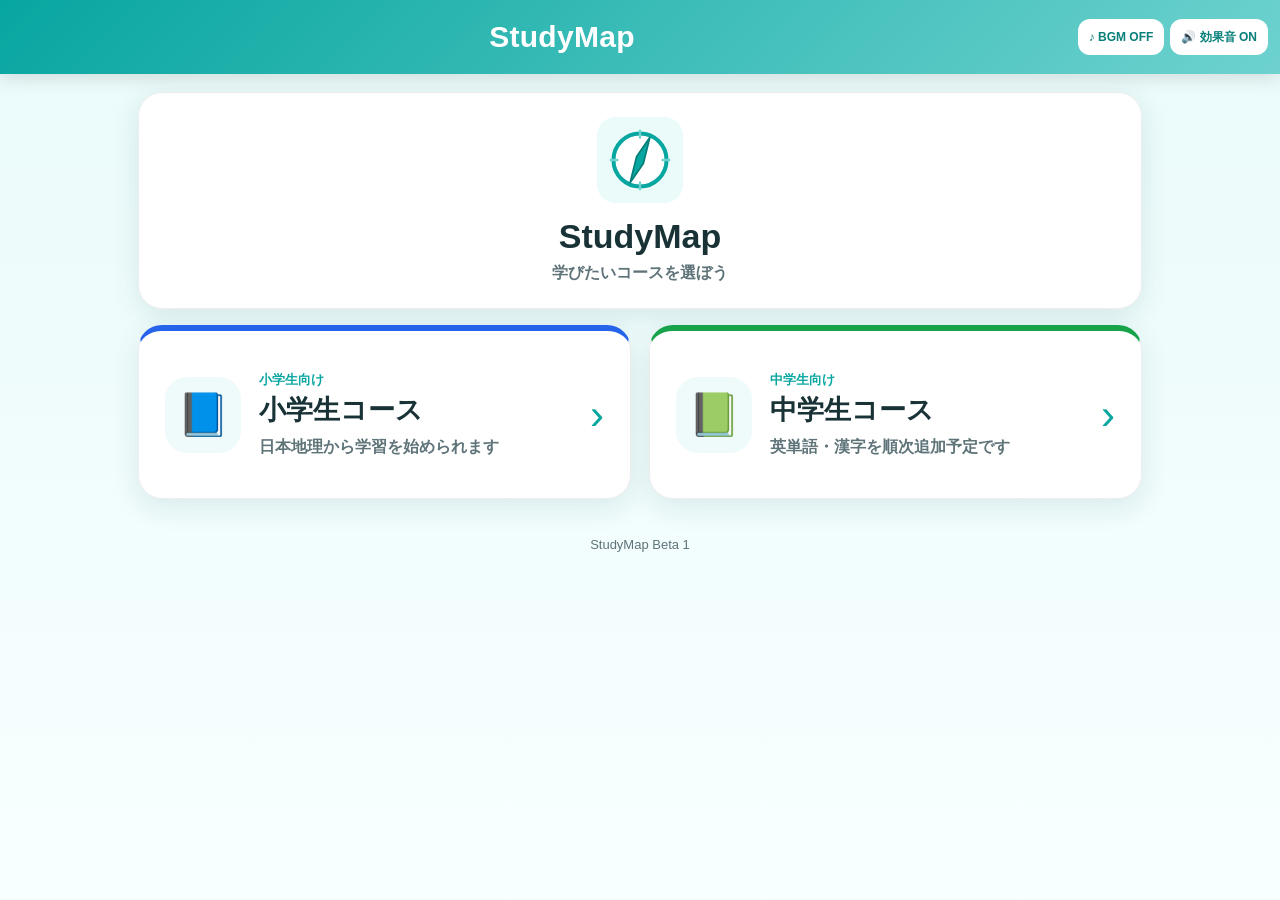
==== index.html @ 5226d3ec "Initial StudyMap Beta1" ====
<!doctype html>
<html lang="ja">
<head>
<meta charset="utf-8">
<meta name="viewport" content="width=device-width,initial-scale=1,viewport-fit=cover">
<meta name="theme-color" content="#08a6a0">
<meta name="apple-mobile-web-app-capable" content="yes">
<meta name="apple-mobile-web-app-status-bar-style" content="default">
<meta name="apple-mobile-web-app-title" content="StudyMap">
<meta name="studymap-root" content="">
<title>StudyMap</title>
<link rel="manifest" href="manifest.webmanifest">
<link rel="apple-touch-icon" href="assets/icon-192.png">
<link rel="stylesheet" href="core/studymap.css">
</head>
<body>
<header class="sm-header has-audio">
  <div class="sm-header-title">StudyMap</div>
  <div class="sm-audio-controls"><button class="sm-audio-btn" data-studymap-bgm>♪ BGM OFF</button><button class="sm-audio-btn" data-studymap-sfx>🔊 効果音 ON</button></div>
</header>
<main class="sm-shell">
  <section class="sm-card sm-hero">
    <img class="sm-logo" src="assets/studymap-logo.svg" alt="">
    <h1 class="sm-title">StudyMap</h1>
    <p class="sm-sub">学びたいコースを選ぼう</p>
  </section>
  <section class="course-grid" aria-label="コース一覧">
    <a class="sm-card course-card elementary" href="elementary/">
      <div class="course-icon" aria-hidden="true">📘</div>
      <div><p class="course-label">小学生向け</p><h2>小学生コース</h2><p>日本地理から学習を始められます</p></div>
      <span class="course-arrow" aria-hidden="true">›</span>
    </a>
    <a class="sm-card course-card junior" href="junior/">
      <div class="course-icon" aria-hidden="true">📗</div>
      <div><p class="course-label">中学生向け</p><h2>中学生コース</h2><p>英単語・漢字を順次追加予定です</p></div>
      <span class="course-arrow" aria-hidden="true">›</span>
    </a>
  </section>
</main>
<footer class="sm-footer">StudyMap Beta 1</footer>
<script src="core/pwa.js"></script><script src="core/bgm.js"></script><script src="core/sfx.js"></script>
</body>
</html>
---- core/studymap.css ----
:root{
  --sm-main:#08a6a0;
  --sm-main-2:#6ed2cf;
  --sm-bg:#eefafa;
  --sm-card:#ffffff;
  --sm-text:#183236;
  --sm-muted:#5f7479;
  --sm-border:rgba(0,0,0,.07);
  --sm-shadow:0 8px 28px rgba(0,80,80,.11);
  --sm-radius:24px;
  --sm-radius-btn:15px;
}
*{box-sizing:border-box}
html{-webkit-text-size-adjust:100%;text-size-adjust:100%}
html,body{margin:0;min-height:100%}
body{
  font-family:-apple-system,BlinkMacSystemFont,"Hiragino Sans","Yu Gothic",sans-serif;
  color:var(--sm-text);
  background:linear-gradient(180deg,#eafafa 0%,#f8ffff 100%);
  overflow-wrap:anywhere;
}
button,a{-webkit-tap-highlight-color:transparent}
button{font:inherit;touch-action:manipulation}
a:focus-visible,button:focus-visible{outline:3px solid #fbbf24;outline-offset:3px}
.sm-header{
  min-height:74px;
  display:flex;
  align-items:center;
  justify-content:center;
  position:relative;
  padding:12px 64px;
  color:#fff;
  background:linear-gradient(135deg,var(--sm-main),var(--sm-main-2));
  box-shadow:0 4px 18px rgba(0,0,0,.12);
}
.sm-header-title{font-size:30px;font-weight:900;letter-spacing:.01em}
.sm-back{
  position:absolute;
  left:14px;
  top:50%;
  transform:translateY(-50%);
  width:44px;height:44px;
  display:flex;align-items:center;justify-content:center;
  border-radius:14px;
  color:#fff;text-decoration:none;
  font-size:25px;font-weight:900;
  background:rgba(255,255,255,.18);
  border:1px solid rgba(255,255,255,.32);
}
.sm-shell{width:min(1040px,100%);margin:0 auto;padding:18px max(18px,env(safe-area-inset-right)) 18px max(18px,env(safe-area-inset-left))}
.sm-card{
  background:rgba(255,255,255,.97);
  border:1px solid var(--sm-border);
  border-radius:var(--sm-radius);
  box-shadow:var(--sm-shadow);
}
.sm-hero{text-align:center;padding:24px;margin-bottom:16px}
.sm-logo{width:86px;height:86px;margin:0 auto 10px}
.sm-title{margin:0;font-size:34px;font-weight:900}
.sm-sub{margin:7px 0 0;color:var(--sm-muted);font-weight:800}
.sm-grid{display:grid;grid-template-columns:repeat(2,minmax(0,1fr));gap:14px}
.sm-tile{
  display:flex;gap:16px;align-items:center;
  padding:20px;
  color:inherit;text-decoration:none;
  transition:transform .12s ease,box-shadow .12s ease;
}
.sm-tile:active{transform:scale(.985)}
.sm-icon{
  width:68px;height:68px;flex:none;border-radius:20px;
  display:flex;align-items:center;justify-content:center;
  font-size:38px;background:#f0fbfb;
}
.sm-tile h2,.sm-tile h3{margin:0 0 5px;font-size:24px}
.sm-tile p{margin:0;color:var(--sm-muted);line-height:1.55}
.sm-action{
  display:inline-flex;align-items:center;justify-content:center;
  min-height:44px;padding:10px 18px;margin-top:14px;
  border-radius:var(--sm-radius-btn);border:0;
  font-size:16px;font-weight:900;text-decoration:none;
  color:#fff;background:var(--sm-main);
}
.sm-action.learn{background:#2563eb}
.sm-action.practice{background:#08a6a0}
.sm-action.challenge{background:#f59e0b;color:#4a3100}
.sm-muted-card{opacity:.62}
.sm-footer{text-align:center;color:var(--sm-muted);font-size:13px;padding:20px}
.sm-breadcrumb{font-size:13px;color:var(--sm-muted);font-weight:900;margin-bottom:10px}
.sm-mode-grid{display:grid;grid-template-columns:repeat(3,minmax(0,1fr));gap:14px}
.sm-mode{padding:22px;text-align:center}
.sm-mode .emoji{font-size:40px;margin-bottom:8px}
.sm-mode h3{margin:0;font-size:23px}
.sm-mode p{color:var(--sm-muted);line-height:1.55;min-height:48px}
.course-grid{display:grid;grid-template-columns:repeat(2,minmax(0,1fr));gap:18px}
.course-card{position:relative;display:grid;grid-template-columns:auto 1fr auto;align-items:center;gap:18px;padding:26px;color:inherit;text-decoration:none;min-height:174px;transition:transform .15s ease,box-shadow .15s ease}
.course-card:active{transform:scale(.985)}
.course-card.elementary{border-top:6px solid #2563eb}
.course-card.junior{border-top:6px solid #16a34a}
.course-icon{width:76px;height:76px;border-radius:22px;display:grid;place-items:center;background:#effafa;font-size:42px}
.course-card h2{margin:2px 0 7px;font-size:27px}
.course-card p{margin:0;color:var(--sm-muted);font-weight:700;line-height:1.55}
.course-card .course-label{font-size:13px;color:var(--sm-main);font-weight:900}
.course-arrow{font-size:42px;color:var(--sm-main);line-height:1}
@media(max-width:760px){
  .sm-header-title{font-size:24px}
  .sm-shell{padding:12px}
  .sm-grid,.sm-mode-grid{grid-template-columns:1fr}
  .sm-title{font-size:29px}
  .sm-tile{padding:16px}
  .sm-icon{width:58px;height:58px;font-size:32px}
  .course-grid{grid-template-columns:1fr;gap:12px}
  .course-card{min-height:138px;padding:20px;gap:14px}
  .course-icon{width:62px;height:62px;border-radius:18px;font-size:34px}
  .course-card h2{font-size:23px}
}

.sm-audio-controls{position:absolute;right:12px;top:50%;transform:translateY(-50%);display:flex;gap:6px}
.sm-audio-btn{border:1px solid rgba(255,255,255,.55);border-radius:12px;min-height:36px;padding:6px 10px;background:#fff;color:#087f7a;font-weight:900;font-size:12px}
.sm-header.has-audio{padding-right:220px}
@media(max-width:680px){
  .sm-header{min-height:66px;padding-left:58px}
  .sm-audio-controls{right:max(6px,env(safe-area-inset-right));gap:3px}
  .sm-audio-btn{font-size:10px;padding:5px 6px;min-height:40px}
  .sm-header.has-audio{padding-right:174px}
  .sm-header-title{font-size:20px;white-space:nowrap;overflow:hidden;text-overflow:ellipsis}
  .sm-back{left:max(7px,env(safe-area-inset-left));width:42px;height:42px}
  .sm-shell{padding-top:12px;padding-bottom:12px}
  .sm-hero{padding:18px 14px}
  .sm-logo{width:70px;height:70px}
}
@media(max-width:390px){
  .sm-audio-btn{font-size:0;width:42px;padding:4px}
  .sm-audio-btn::first-letter{font-size:17px}
  .sm-header.has-audio{padding-right:100px}
  .course-card{grid-template-columns:auto 1fr;padding:17px 15px}
  .course-arrow{display:none}
}
@media(hover:hover){.sm-tile:hover,.course-card:hover{transform:translateY(-2px);box-shadow:0 12px 34px rgba(0,80,80,.16)}}
@media(prefers-reduced-motion:reduce){*{scroll-behavior:auto!important;transition:none!important}}
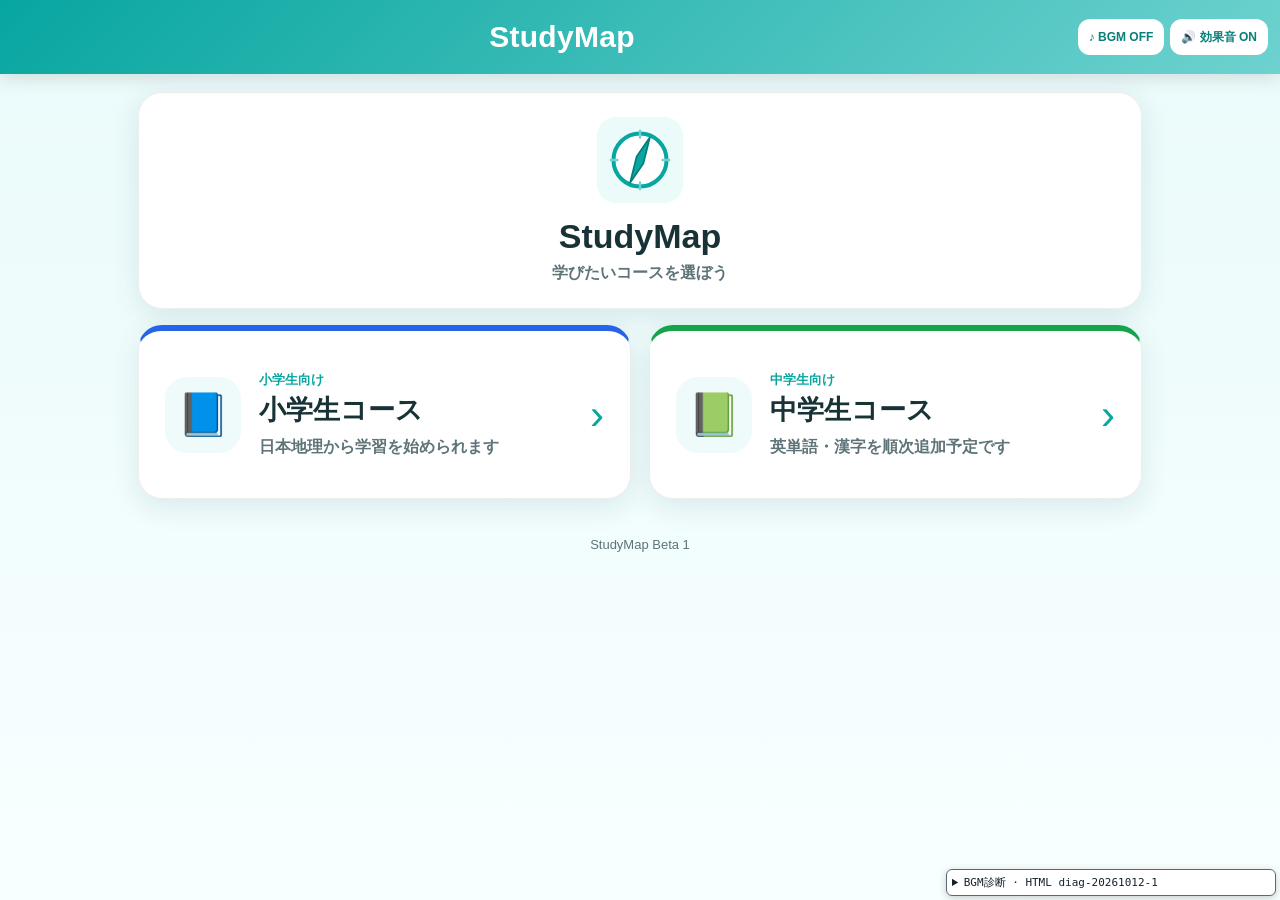
==== commit 059f52f0: "Add temporary BGM diagnostics" ====
--- a/index.html
+++ b/index.html
@@ -38,6 +38,7 @@
   </section>
 </main>
 <footer class="sm-footer">StudyMap Beta 1</footer>
-<script src="core/pwa.js"></script><script src="core/bgm.js"></script><script src="core/sfx.js"></script>
+<script src="core/pwa.js"></script><details id="studymap-bgm-diagnostic" style="position:fixed;bottom:4px;right:4px;z-index:2147483647;max-width:calc(100vw - 16px);width:330px;background:#fff;color:#17212b;border:1px solid #596978;border-radius:6px;font:11px/1.4 monospace;box-shadow:0 2px 8px #0003"><summary style="cursor:pointer;padding:5px">BGM診断 · HTML diag-20261012-1</summary><pre data-bgm-diagnostic-output style="white-space:pre-wrap;overflow-wrap:anywhere;max-height:32vh;overflow:auto;margin:0;padding:6px" aria-live="off">HTML到達済み / 診断JS未起動 / BGM JS未確認
+この表示のままならスクリプト未読込・旧版・起動エラーの可能性があります。</pre></details><script src="core/bgm-diagnostic.js"></script><script src="core/bgm.js"></script><script src="core/sfx.js"></script>
 </body>
 </html>
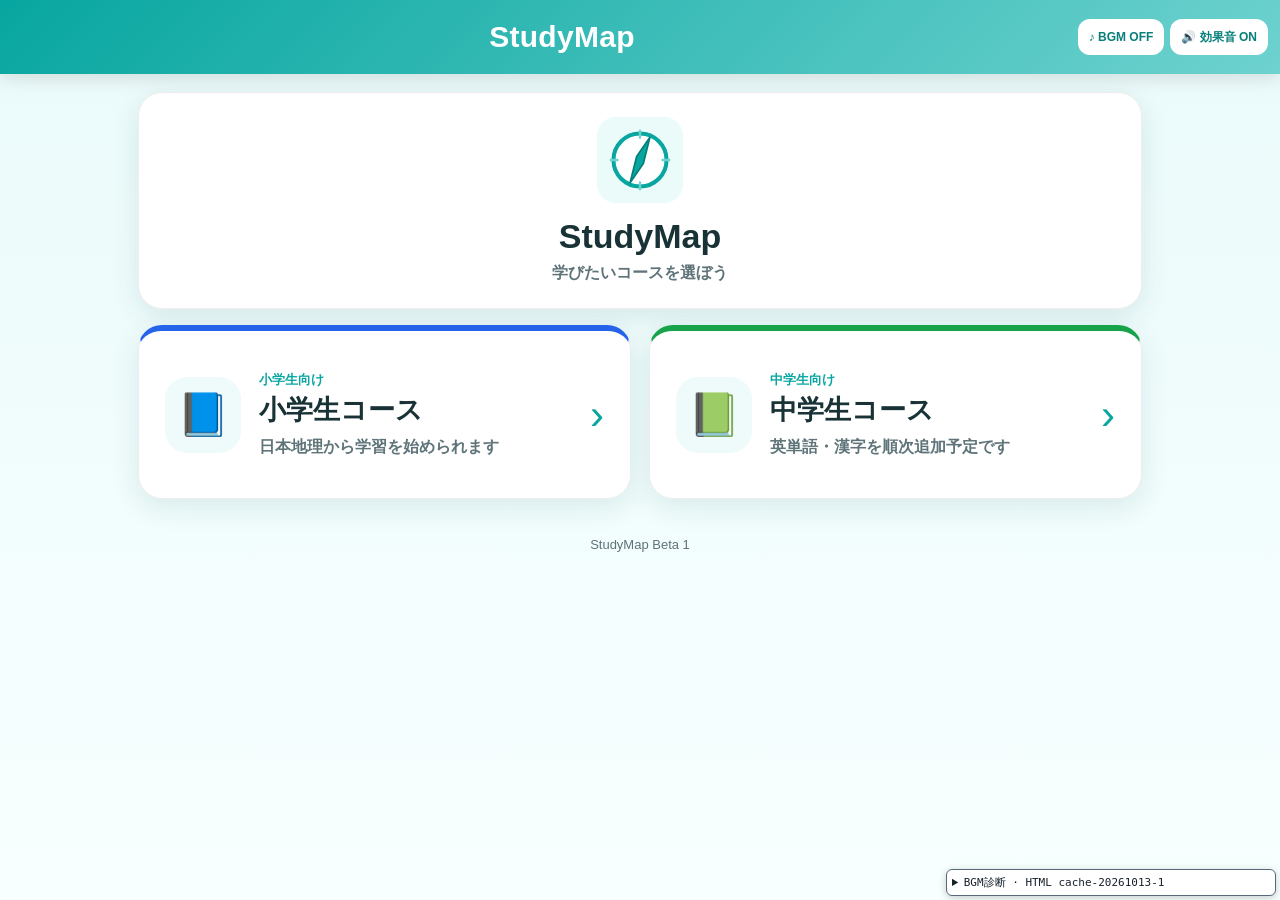
==== commit bf237ac6: "Fix Chrome BGM cache and version loading" ====
--- a/index.html
+++ b/index.html
@@ -38,7 +38,7 @@
   </section>
 </main>
 <footer class="sm-footer">StudyMap Beta 1</footer>
-<script src="core/pwa.js"></script><details id="studymap-bgm-diagnostic" style="position:fixed;bottom:4px;right:4px;z-index:2147483647;max-width:calc(100vw - 16px);width:330px;background:#fff;color:#17212b;border:1px solid #596978;border-radius:6px;font:11px/1.4 monospace;box-shadow:0 2px 8px #0003"><summary style="cursor:pointer;padding:5px">BGM診断 · HTML diag-20261012-1</summary><pre data-bgm-diagnostic-output style="white-space:pre-wrap;overflow-wrap:anywhere;max-height:32vh;overflow:auto;margin:0;padding:6px" aria-live="off">HTML到達済み / 診断JS未起動 / BGM JS未確認
-この表示のままならスクリプト未読込・旧版・起動エラーの可能性があります。</pre></details><script src="core/bgm-diagnostic.js"></script><script src="core/bgm.js"></script><script src="core/sfx.js"></script>
+<script src="core/pwa.js?v=20261013-1"></script><details id="studymap-bgm-diagnostic" style="position:fixed;bottom:4px;right:4px;z-index:2147483647;max-width:calc(100vw - 16px);width:330px;background:#fff;color:#17212b;border:1px solid #596978;border-radius:6px;font:11px/1.4 monospace;box-shadow:0 2px 8px #0003"><summary style="cursor:pointer;padding:5px">BGM診断 · HTML cache-20261013-1</summary><pre data-bgm-diagnostic-output style="white-space:pre-wrap;overflow-wrap:anywhere;max-height:32vh;overflow:auto;margin:0;padding:6px" aria-live="off">HTML到達済み / 診断JS未起動 / BGM JS未確認
+この表示のままならスクリプト未読込・旧版・起動エラーの可能性があります。</pre></details><script src="core/bgm-diagnostic.js?v=20261013-1"></script><script src="core/bgm.js?v=bgm-gesture-20261013-1"></script><script src="core/sfx.js"></script>
 </body>
 </html>
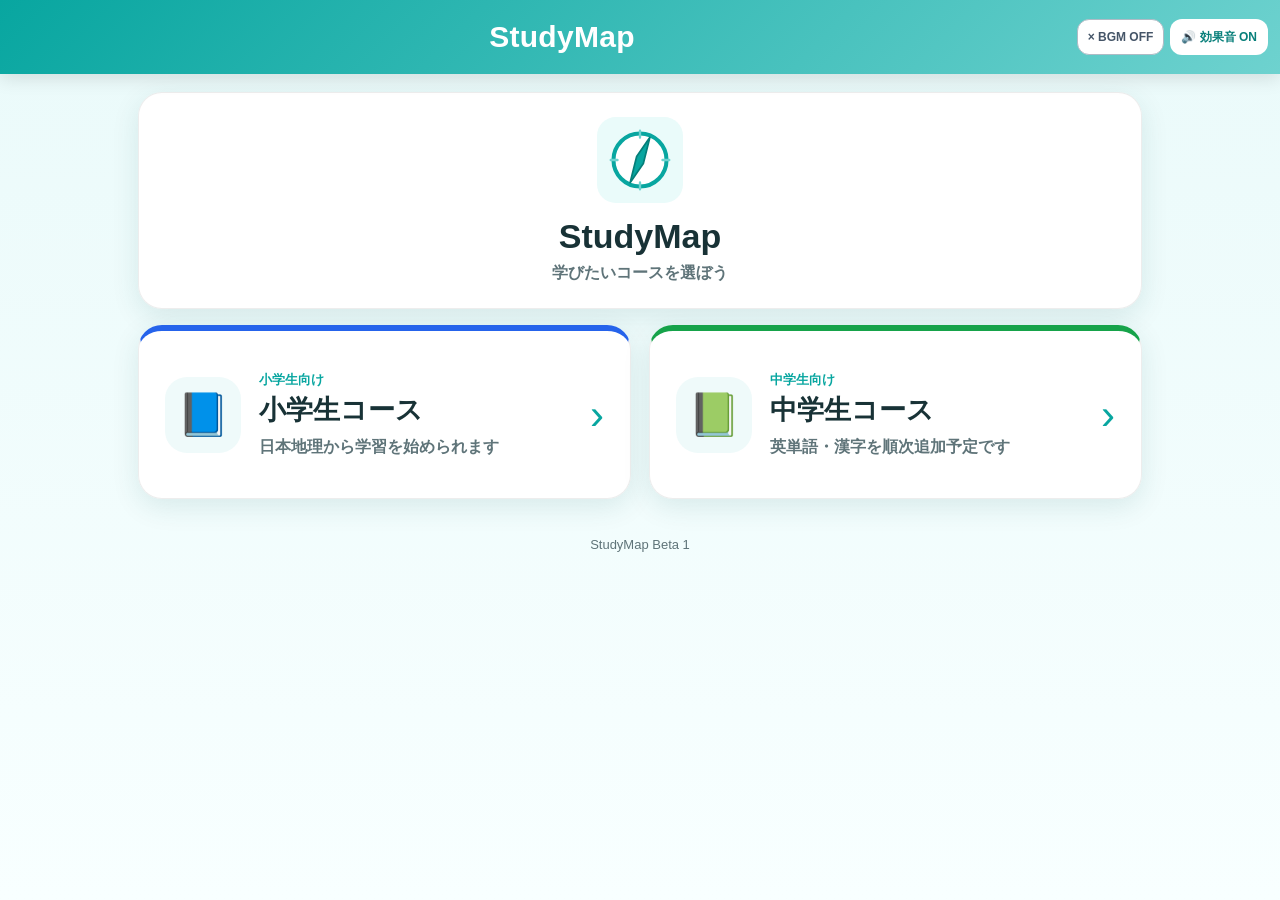
==== commit d7da26b1: "Finalize Beta2.3 BGM controls" ====
--- a/index.html
+++ b/index.html
@@ -12,11 +12,12 @@
 <link rel="manifest" href="manifest.webmanifest">
 <link rel="apple-touch-icon" href="assets/icon-192.png">
 <link rel="stylesheet" href="core/studymap.css">
+<link rel="stylesheet" href="core/bgm.css?v=20261013-2">
 </head>
 <body>
 <header class="sm-header has-audio">
   <div class="sm-header-title">StudyMap</div>
-  <div class="sm-audio-controls"><button class="sm-audio-btn" data-studymap-bgm>♪ BGM OFF</button><button class="sm-audio-btn" data-studymap-sfx>🔊 効果音 ON</button></div>
+  <div class="sm-audio-controls"><button class="sm-audio-btn" data-studymap-bgm aria-pressed="false" aria-label="BGM OFF：オンにする">× BGM OFF</button><button class="sm-audio-btn" data-studymap-sfx>🔊 効果音 ON</button></div>
 </header>
 <main class="sm-shell">
   <section class="sm-card sm-hero">
@@ -38,7 +39,6 @@
   </section>
 </main>
 <footer class="sm-footer">StudyMap Beta 1</footer>
-<script src="core/pwa.js?v=20261013-1"></script><details id="studymap-bgm-diagnostic" style="position:fixed;bottom:4px;right:4px;z-index:2147483647;max-width:calc(100vw - 16px);width:330px;background:#fff;color:#17212b;border:1px solid #596978;border-radius:6px;font:11px/1.4 monospace;box-shadow:0 2px 8px #0003"><summary style="cursor:pointer;padding:5px">BGM診断 · HTML cache-20261013-1</summary><pre data-bgm-diagnostic-output style="white-space:pre-wrap;overflow-wrap:anywhere;max-height:32vh;overflow:auto;margin:0;padding:6px" aria-live="off">HTML到達済み / 診断JS未起動 / BGM JS未確認
-この表示のままならスクリプト未読込・旧版・起動エラーの可能性があります。</pre></details><script src="core/bgm-diagnostic.js?v=20261013-1"></script><script src="core/bgm.js?v=bgm-gesture-20261013-1"></script><script src="core/sfx.js"></script>
+<script src="core/pwa.js?v=20261013-2"></script><script src="core/bgm.js?v=bgm-final-20261013-2"></script><script src="core/sfx.js"></script>
 </body>
 </html>
--- a/core/bgm.css
+++ b/core/bgm.css
@@ -0,0 +1,9 @@
+/* Keep saved ON/OFF intent visible even on narrow screens and while playback is blocked. */
+[data-studymap-bgm][aria-pressed="true"]{background:#087f7a!important;color:#fff!important;border-color:#fff!important}
+[data-studymap-bgm][aria-pressed="false"]{background:#fff!important;color:#455568!important;border-color:#aebbc5!important}
+[data-studymap-bgm]:focus-visible{outline:3px solid #ffc857;outline-offset:2px}
+@media(max-width:390px){
+  .sm-audio-btn[data-studymap-bgm]{font-size:9px;width:74px;padding:4px 3px}
+  .sm-audio-btn[data-studymap-bgm]::first-letter{font-size:9px}
+  .sm-header.has-audio{padding-right:132px}
+}
